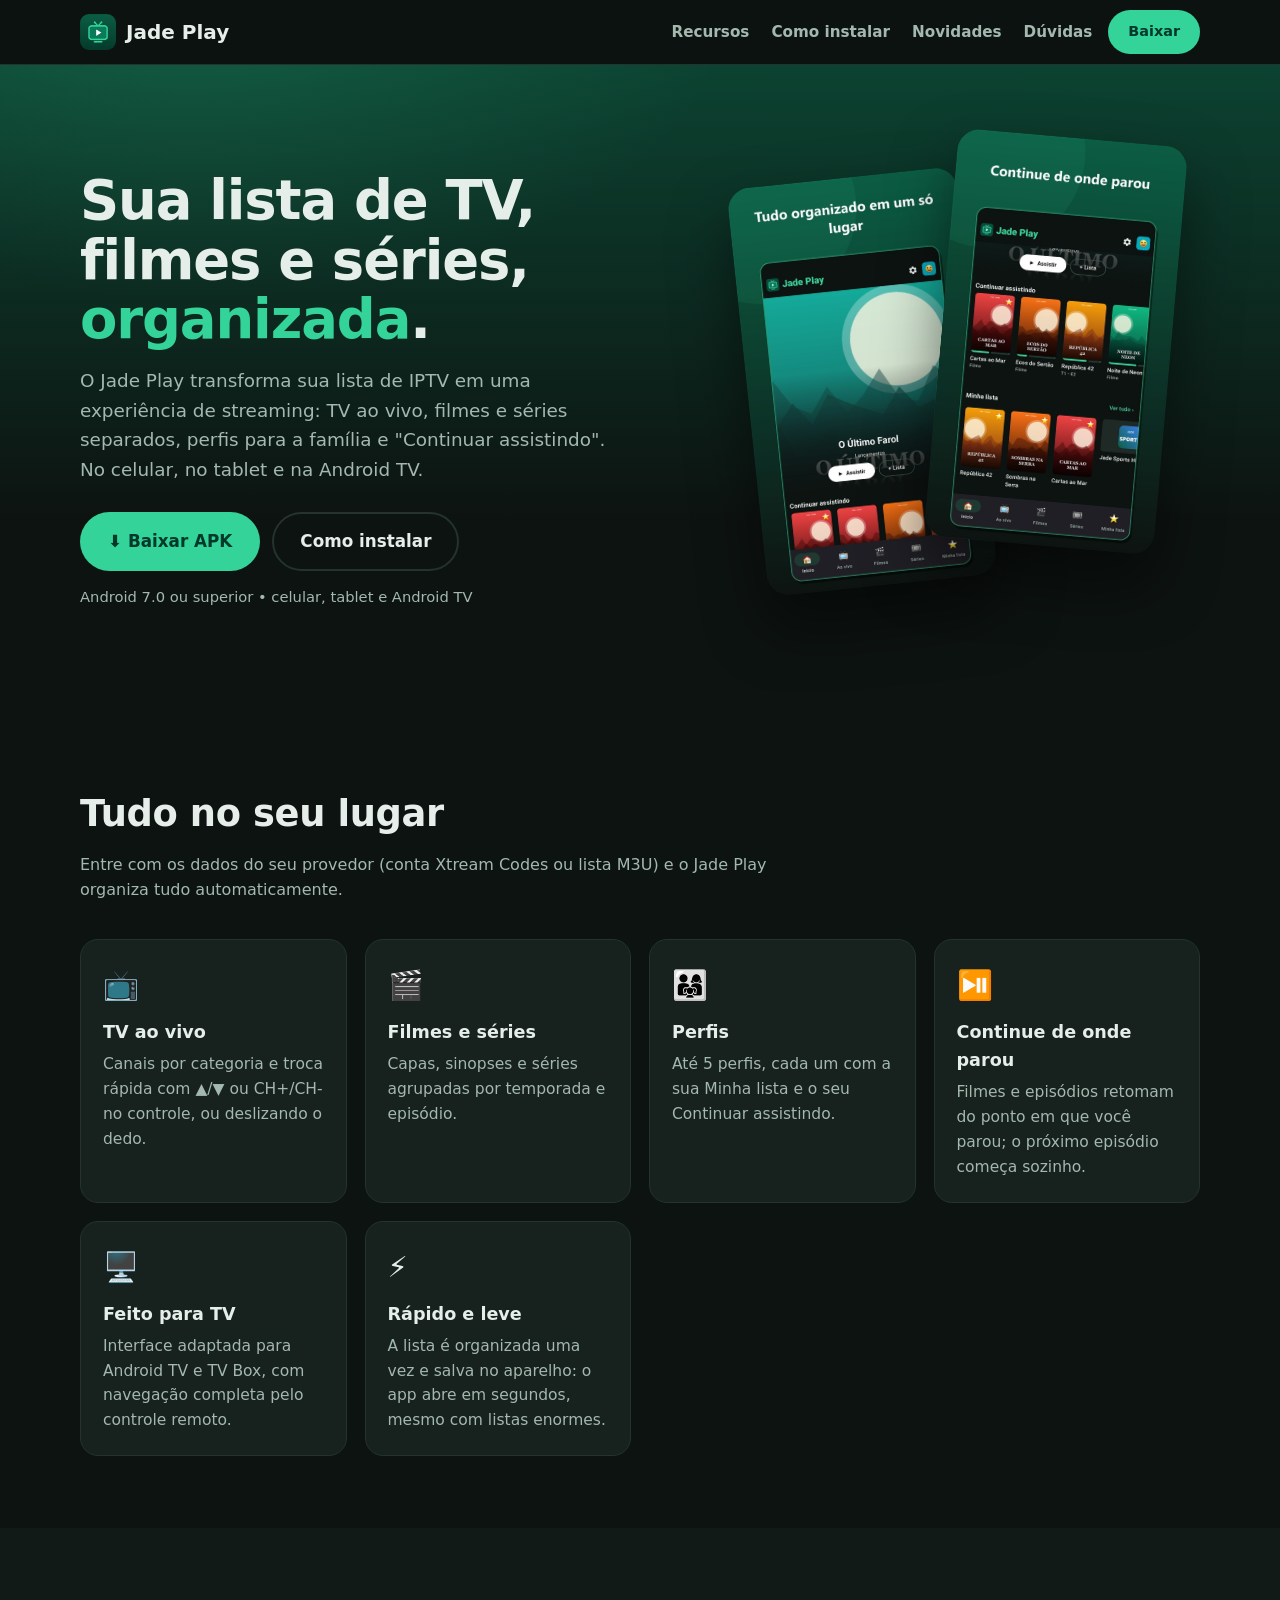
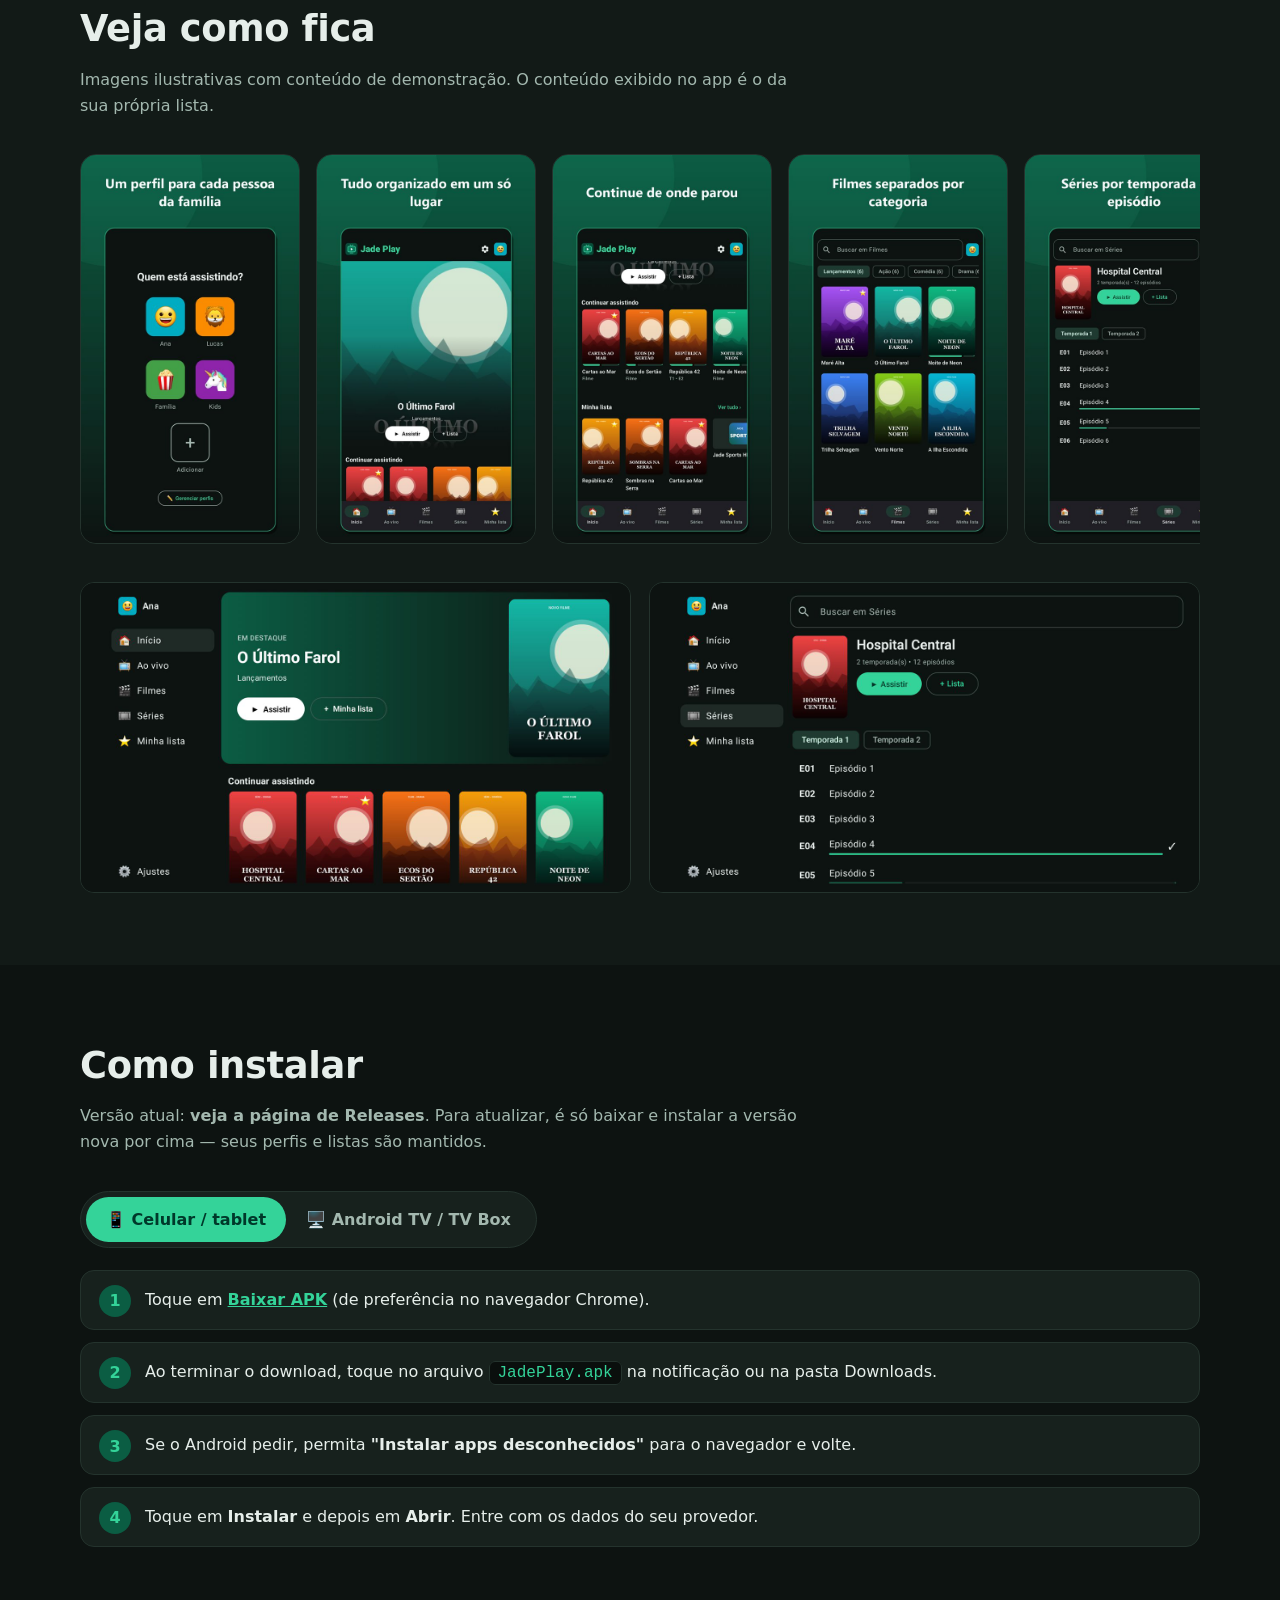
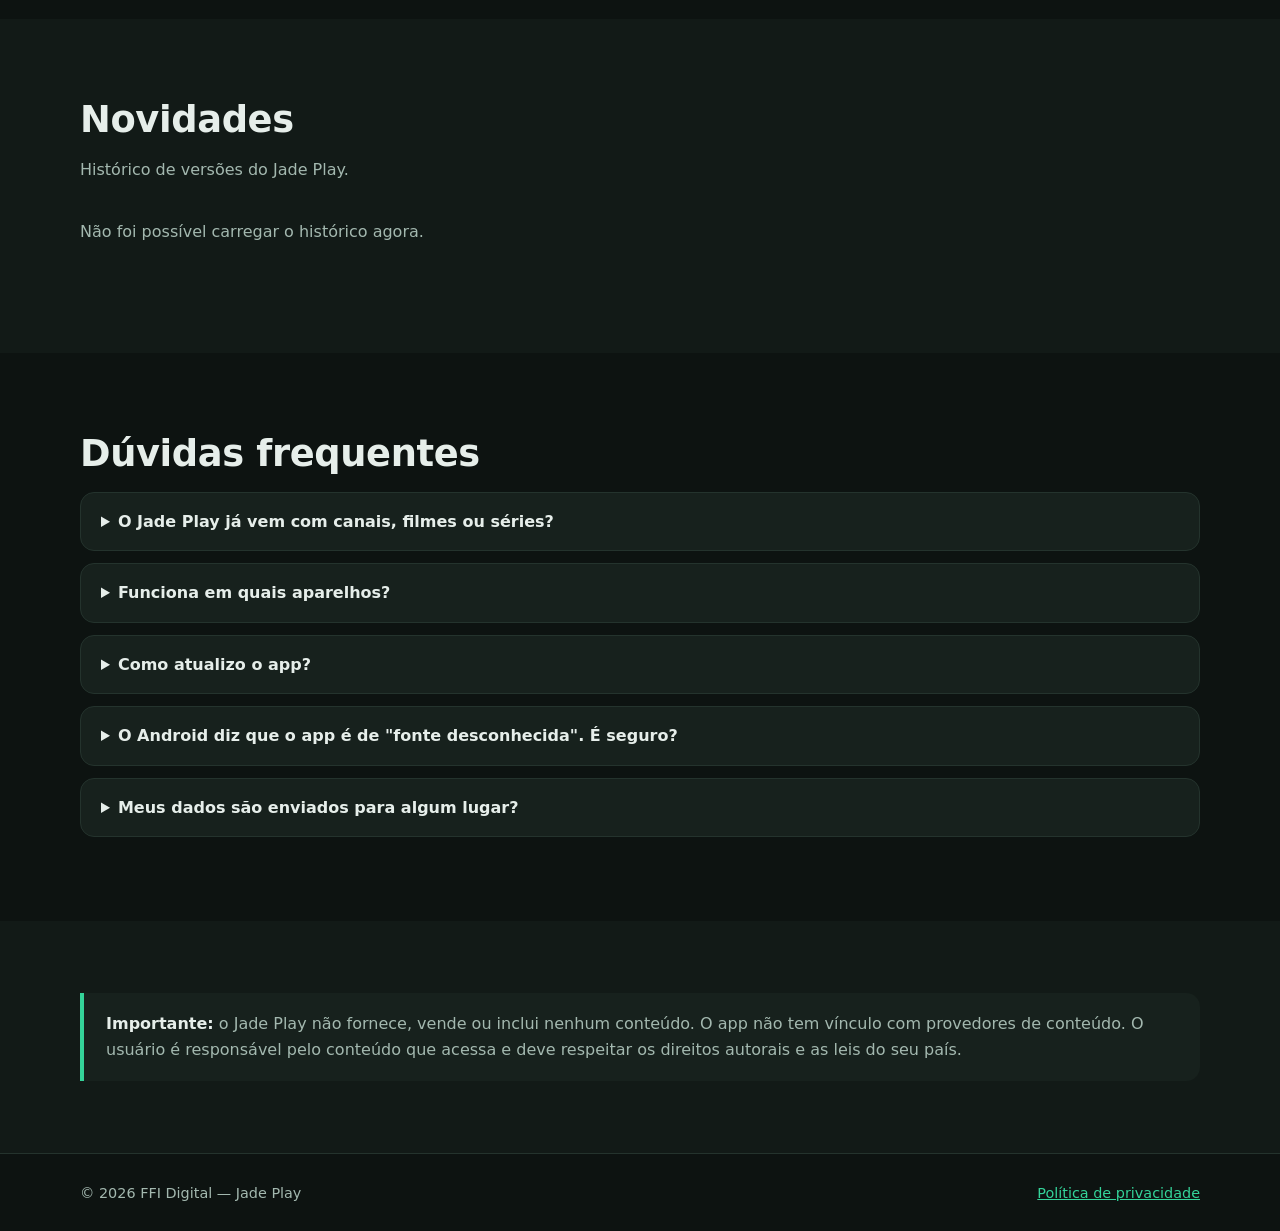
==== index.html @ 0d3b873e "Site do Jade Play" ====
<!doctype html>
<html lang="pt-BR">
<head>
  <meta charset="utf-8">
  <meta name="viewport" content="width=device-width, initial-scale=1">
  <title>Jade Play — Player de IPTV para Android e Android TV</title>
  <meta name="description" content="Jade Play: assista à sua lista de IPTV organizada em TV ao vivo, filmes e séries, com perfis, Minha lista e Continuar assistindo. Para celular, tablet e Android TV.">
  <meta name="theme-color" content="#0d1311">
  <meta property="og:title" content="Jade Play — Player de IPTV">
  <meta property="og:description" content="Sua lista de TV, filmes e séries organizada no celular e na TV.">
  <meta property="og:image" content="assets/img/destaque.jpg">
  <link rel="icon" href="assets/img/favicon.png">
  <link rel="stylesheet" href="assets/style.css">
</head>
<body>

<header class="top">
  <div class="wrap">
    <a class="brand" href="#"><img src="assets/img/logo-512.png" alt="">Jade Play</a>
    <nav class="links">
      <a href="#recursos">Recursos</a>
      <a href="#instalar">Como instalar</a>
      <a href="#novidades">Novidades</a>
      <a href="#duvidas">Dúvidas</a>
    </nav>
    <a class="btn btn-primary btn-small download-link" href="#instalar">Baixar</a>
  </div>
</header>

<main>
  <section class="hero">
    <div class="wrap">
      <div>
        <h1>Sua lista de TV, filmes e séries, <span>organizada</span>.</h1>
        <p class="lead">O Jade Play transforma sua lista de IPTV em uma experiência de streaming: TV ao vivo, filmes e séries separados, perfis para a família e "Continuar assistindo". No celular, no tablet e na Android TV.</p>
        <div class="cta">
          <a class="btn btn-primary download-link" href="#instalar">⬇ Baixar APK</a>
          <a class="btn btn-ghost" href="#instalar">Como instalar</a>
        </div>
        <p class="release-meta" id="release-meta">Android 7.0 ou superior • celular, tablet e Android TV</p>
      </div>
      <div class="hero-shots" aria-hidden="true">
        <img src="assets/img/celular-2.jpg" alt="">
        <img src="assets/img/celular-3.jpg" alt="">
      </div>
    </div>
  </section>

  <section id="recursos">
    <div class="wrap">
      <h2>Tudo no seu lugar</h2>
      <p class="sub">Entre com os dados do seu provedor (conta Xtream Codes ou lista M3U) e o Jade Play organiza tudo automaticamente.</p>
      <div class="grid">
        <div class="card"><div class="ico">📺</div><h3>TV ao vivo</h3><p>Canais por categoria e troca rápida com ▲/▼ ou CH+/CH- no controle, ou deslizando o dedo.</p></div>
        <div class="card"><div class="ico">🎬</div><h3>Filmes e séries</h3><p>Capas, sinopses e séries agrupadas por temporada e episódio.</p></div>
        <div class="card"><div class="ico">👨‍👩‍👧</div><h3>Perfis</h3><p>Até 5 perfis, cada um com a sua Minha lista e o seu Continuar assistindo.</p></div>
        <div class="card"><div class="ico">⏯️</div><h3>Continue de onde parou</h3><p>Filmes e episódios retomam do ponto em que você parou; o próximo episódio começa sozinho.</p></div>
        <div class="card"><div class="ico">🖥️</div><h3>Feito para TV</h3><p>Interface adaptada para Android TV e TV Box, com navegação completa pelo controle remoto.</p></div>
        <div class="card"><div class="ico">⚡</div><h3>Rápido e leve</h3><p>A lista é organizada uma vez e salva no aparelho: o app abre em segundos, mesmo com listas enormes.</p></div>
      </div>
    </div>
  </section>

  <section class="alt" id="telas">
    <div class="wrap">
      <h2>Veja como fica</h2>
      <p class="sub">Imagens ilustrativas com conteúdo de demonstração. O conteúdo exibido no app é o da sua própria lista.</p>
      <div class="gallery">
        <img src="assets/img/celular-1.jpg" alt="Escolha de perfil" loading="lazy">
        <img src="assets/img/celular-2.jpg" alt="Tela inicial" loading="lazy">
        <img src="assets/img/celular-3.jpg" alt="Continuar assistindo e Minha lista" loading="lazy">
        <img src="assets/img/celular-4.jpg" alt="Filmes por categoria" loading="lazy">
        <img src="assets/img/celular-5.jpg" alt="Série com temporadas e episódios" loading="lazy">
        <img src="assets/img/celular-6.jpg" alt="Canais ao vivo" loading="lazy">
      </div>
      <div class="tv-shots">
        <img src="assets/img/tv-inicio.jpg" alt="Tela inicial na Android TV" loading="lazy">
        <img src="assets/img/tv-serie.jpg" alt="Série na Android TV" loading="lazy">
      </div>
    </div>
  </section>

  <section id="instalar">
    <div class="wrap">
      <h2>Como instalar</h2>
      <p class="sub">Versão atual: <strong id="install-version">carregando…</strong>. Para atualizar, é só baixar e instalar a versão nova por cima — seus perfis e listas são mantidos.</p>

      <div class="tabs" role="tablist">
        <button role="tab" aria-selected="true" data-tab="celular">📱 Celular / tablet</button>
        <button role="tab" aria-selected="false" data-tab="tv">🖥️ Android TV / TV Box</button>
      </div>

      <div data-panel="celular">
        <ol class="steps">
          <li>Toque em <a class="download-link" href="#"><strong>Baixar APK</strong></a> (de preferência no navegador Chrome).</li>
          <li>Ao terminar o download, toque no arquivo <span class="mono">JadePlay.apk</span> na notificação ou na pasta Downloads.</li>
          <li>Se o Android pedir, permita <strong>"Instalar apps desconhecidos"</strong> para o navegador e volte.</li>
          <li>Toque em <strong>Instalar</strong> e depois em <strong>Abrir</strong>. Entre com os dados do seu provedor.</li>
        </ol>
      </div>

      <div data-panel="tv" hidden>
        <ol class="steps">
          <li>Na TV, instale o app <strong>Downloader</strong> (da AFTVnews) pela Play Store.</li>
          <li>Em <em>Configurações → Apps → Segurança e restrições → Fontes desconhecidas</em>, ative o <strong>Downloader</strong>.</li>
          <li>Abra o Downloader e digite o endereço: <code id="tv-url">carregando…</code></li>
          <li>Quando o download terminar, toque em <strong>Instalar</strong>. O Jade Play aparece na lista de apps da TV.</li>
        </ol>
        <p class="sub" style="margin-top:16px">Outra opção: copie o APK para um pendrive e abra-o na TV com um gerenciador de arquivos (ex.: File Commander).</p>
      </div>
    </div>
  </section>

  <section class="alt" id="novidades">
    <div class="wrap">
      <h2>Novidades</h2>
      <p class="sub">Histórico de versões do Jade Play.</p>
      <div class="changelog" id="changelog"><p class="sub">Carregando…</p></div>
    </div>
  </section>

  <section id="duvidas">
    <div class="wrap">
      <h2>Dúvidas frequentes</h2>
      <details><summary>O Jade Play já vem com canais, filmes ou séries?</summary>
        <p>Não. O Jade Play é apenas um reprodutor. Você precisa de uma assinatura ou lista própria, fornecida por um provedor autorizado, no formato Xtream Codes ou M3U.</p></details>
      <details><summary>Funciona em quais aparelhos?</summary>
        <p>Celulares e tablets com Android 7.0 ou superior, Android TV, Google TV e TV Box Android. Não funciona em iPhone, Roku, Samsung Tizen ou LG webOS.</p></details>
      <details><summary>Como atualizo o app?</summary>
        <p>Volte a esta página, baixe a versão mais recente e instale por cima. Seus perfis, Minha lista e histórico continuam salvos.</p></details>
      <details><summary>O Android diz que o app é de "fonte desconhecida". É seguro?</summary>
        <p>Esse aviso aparece para qualquer app instalado fora da Play Store. O APK publicado aqui é assinado digitalmente pela FFI Digital; a impressão digital do certificado está na seção Novidades.</p></details>
      <details><summary>Meus dados são enviados para algum lugar?</summary>
        <p>Não. Login, perfis e histórico ficam salvos somente no seu aparelho. Veja a <a href="privacidade.html">política de privacidade</a>.</p></details>
    </div>
  </section>

  <section class="alt">
    <div class="wrap">
      <div class="notice">
        <strong>Importante:</strong> o Jade Play não fornece, vende ou inclui nenhum conteúdo. O app não tem vínculo com provedores de conteúdo. O usuário é responsável pelo conteúdo que acessa e deve respeitar os direitos autorais e as leis do seu país.
      </div>
    </div>
  </section>
</main>

<footer>
  <div class="wrap">
    <span>© <span id="year">2026</span> FFI Digital — Jade Play</span>
    <span><a href="privacidade.html">Política de privacidade</a></span>
  </div>
</footer>

<script src="assets/app.js"></script>
</body>
</html>
---- assets/style.css ----
:root {
  --bg: #0d1311;
  --bg-2: #121a17;
  --card: #17211d;
  --line: #24332d;
  --text: #e6eeea;
  --muted: #a3b8af;
  --green: #34d399;
  --green-dark: #0b5d43;
  --on-green: #00382a;
  --radius: 18px;
}

* { box-sizing: border-box; }
html { scroll-behavior: smooth; }
body {
  margin: 0;
  background: var(--bg);
  color: var(--text);
  font-family: "Segoe UI", Roboto, system-ui, -apple-system, sans-serif;
  line-height: 1.6;
  -webkit-font-smoothing: antialiased;
}
img { max-width: 100%; display: block; }
a { color: var(--green); }
.wrap { width: min(1120px, 100% - 32px); margin-inline: auto; }

/* Cabeçalho */
header.top {
  position: sticky; top: 0; z-index: 10;
  background: rgba(13, 19, 17, .85);
  backdrop-filter: blur(10px);
  border-bottom: 1px solid var(--line);
}
header.top .wrap { display: flex; align-items: center; gap: 16px; height: 64px; }
.brand { display: flex; align-items: center; gap: 10px; color: var(--text); text-decoration: none; font-weight: 800; font-size: 1.25rem; }
.brand img { width: 36px; height: 36px; border-radius: 9px; }
nav.links { margin-left: auto; display: flex; gap: 22px; }
nav.links a { color: var(--muted); text-decoration: none; font-weight: 600; font-size: .95rem; }
nav.links a:hover { color: var(--text); }
@media (max-width: 720px) { nav.links { display: none; } }

/* Botões */
.btn {
  display: inline-flex; align-items: center; justify-content: center; gap: 10px;
  padding: 14px 26px; border-radius: 999px; font-weight: 700; font-size: 1.05rem;
  text-decoration: none; border: 2px solid transparent; transition: transform .15s, background .15s;
}
.btn:hover { transform: translateY(-2px); }
.btn-primary { background: var(--green); color: var(--on-green); }
.btn-primary:hover { background: #4ee0ad; }
.btn-ghost { border-color: var(--line); color: var(--text); }
.btn-ghost:hover { border-color: var(--green); }
.btn-small { padding: 8px 18px; font-size: .9rem; }

/* Hero */
.hero {
  background:
    radial-gradient(900px 500px at 15% -10%, rgba(52, 211, 153, .18), transparent 60%),
    linear-gradient(180deg, var(--green-dark) -40%, var(--bg) 70%);
  padding: 72px 0 56px;
}
.hero .wrap { display: grid; grid-template-columns: 1.1fr .9fr; gap: 48px; align-items: center; }
.hero h1 { font-size: clamp(2.2rem, 4.5vw, 3.4rem); line-height: 1.1; margin: 0 0 16px; letter-spacing: -.02em; }
.hero h1 span { color: var(--green); }
.hero p.lead { color: var(--muted); font-size: 1.15rem; margin: 0 0 28px; max-width: 34rem; }
.cta { display: flex; flex-wrap: wrap; gap: 12px; align-items: center; }
.release-meta { margin-top: 14px; color: var(--muted); font-size: .92rem; }
.release-meta strong { color: var(--text); }
.hero-shots { position: relative; height: 520px; }
.hero-shots img {
  position: absolute; width: 230px; border-radius: 22px;
  box-shadow: 0 30px 60px rgba(0, 0, 0, .5);
}
.hero-shots img:nth-child(1) { left: 6%; top: 40px; transform: rotate(-6deg); }
.hero-shots img:nth-child(2) { right: 6%; top: 0; transform: rotate(5deg); z-index: 2; }
@media (max-width: 860px) {
  .hero .wrap { grid-template-columns: 1fr; }
  .hero-shots { height: 380px; }
  .hero-shots img { width: 170px; }
}

/* Seções */
section { padding: 72px 0; }
section.alt { background: var(--bg-2); }
h2 { font-size: clamp(1.7rem, 3vw, 2.3rem); margin: 0 0 8px; letter-spacing: -.01em; }
.sub { color: var(--muted); margin: 0 0 36px; max-width: 46rem; }

.grid { display: grid; gap: 18px; grid-template-columns: repeat(auto-fit, minmax(240px, 1fr)); }
.card { background: var(--card); border: 1px solid var(--line); border-radius: var(--radius); padding: 22px; }
.card .ico { font-size: 1.8rem; }
.card h3 { margin: 10px 0 6px; font-size: 1.1rem; }
.card p { margin: 0; color: var(--muted); font-size: .97rem; }

/* Galeria */
.gallery { display: flex; gap: 16px; overflow-x: auto; padding-bottom: 12px; scroll-snap-type: x mandatory; }
.gallery img { width: 220px; flex: none; border-radius: 16px; scroll-snap-align: start; border: 1px solid var(--line); }
.tv-shots { display: grid; grid-template-columns: 1fr 1fr; gap: 18px; margin-top: 26px; }
.tv-shots img { border-radius: 14px; border: 1px solid var(--line); }
@media (max-width: 720px) { .tv-shots { grid-template-columns: 1fr; } }

/* Instalação */
.tabs { display: inline-flex; background: var(--card); border: 1px solid var(--line); border-radius: 999px; padding: 5px; margin-bottom: 22px; }
.tabs button {
  background: none; border: 0; color: var(--muted); font: inherit; font-weight: 700;
  padding: 10px 20px; border-radius: 999px; cursor: pointer;
}
.tabs button[aria-selected="true"] { background: var(--green); color: var(--on-green); }
.steps { counter-reset: s; list-style: none; padding: 0; margin: 0; display: grid; gap: 12px; }
.steps li {
  counter-increment: s; background: var(--card); border: 1px solid var(--line); border-radius: 14px;
  padding: 16px 18px 16px 64px; position: relative;
}
.steps li::before {
  content: counter(s); position: absolute; left: 18px; top: 14px;
  width: 32px; height: 32px; border-radius: 50%; background: var(--green-dark); color: var(--green);
  display: grid; place-items: center; font-weight: 800;
}
.steps code, .mono { background: #0a0f0d; border: 1px solid var(--line); padding: 2px 8px; border-radius: 6px; font-family: Consolas, monospace; color: var(--green); word-break: break-all; }
[hidden] { display: none !important; }

/* Novidades */
.changelog { display: grid; gap: 14px; }
.changelog .entry { background: var(--card); border: 1px solid var(--line); border-radius: 14px; padding: 18px 20px; }
.changelog .entry h3 { margin: 0 0 4px; font-size: 1.05rem; }
.changelog .entry time { color: var(--muted); font-size: .88rem; }
.changelog ul { margin: 10px 0 0; padding-left: 20px; color: var(--muted); }
.badge { display: inline-block; background: var(--green-dark); color: var(--green); font-size: .75rem; font-weight: 800; padding: 2px 10px; border-radius: 999px; margin-left: 8px; vertical-align: middle; }

/* FAQ */
details { background: var(--card); border: 1px solid var(--line); border-radius: 14px; padding: 16px 20px; margin-bottom: 12px; }
details summary { cursor: pointer; font-weight: 700; }
details p { color: var(--muted); margin: 10px 0 0; }

.notice { border-left: 4px solid var(--green); background: var(--card); border-radius: 0 14px 14px 0; padding: 18px 22px; color: var(--muted); }
.notice strong { color: var(--text); }

footer { border-top: 1px solid var(--line); padding: 28px 0; color: var(--muted); font-size: .9rem; }
footer .wrap { display: flex; flex-wrap: wrap; gap: 16px; justify-content: space-between; }

/* Página de texto (privacidade) */
.doc { max-width: 760px; padding: 56px 0 80px; }
.doc h1 { font-size: 2.2rem; margin: 0 0 6px; }
.doc h2 { font-size: 1.3rem; margin-top: 32px; }
.doc p, .doc li { color: var(--muted); }
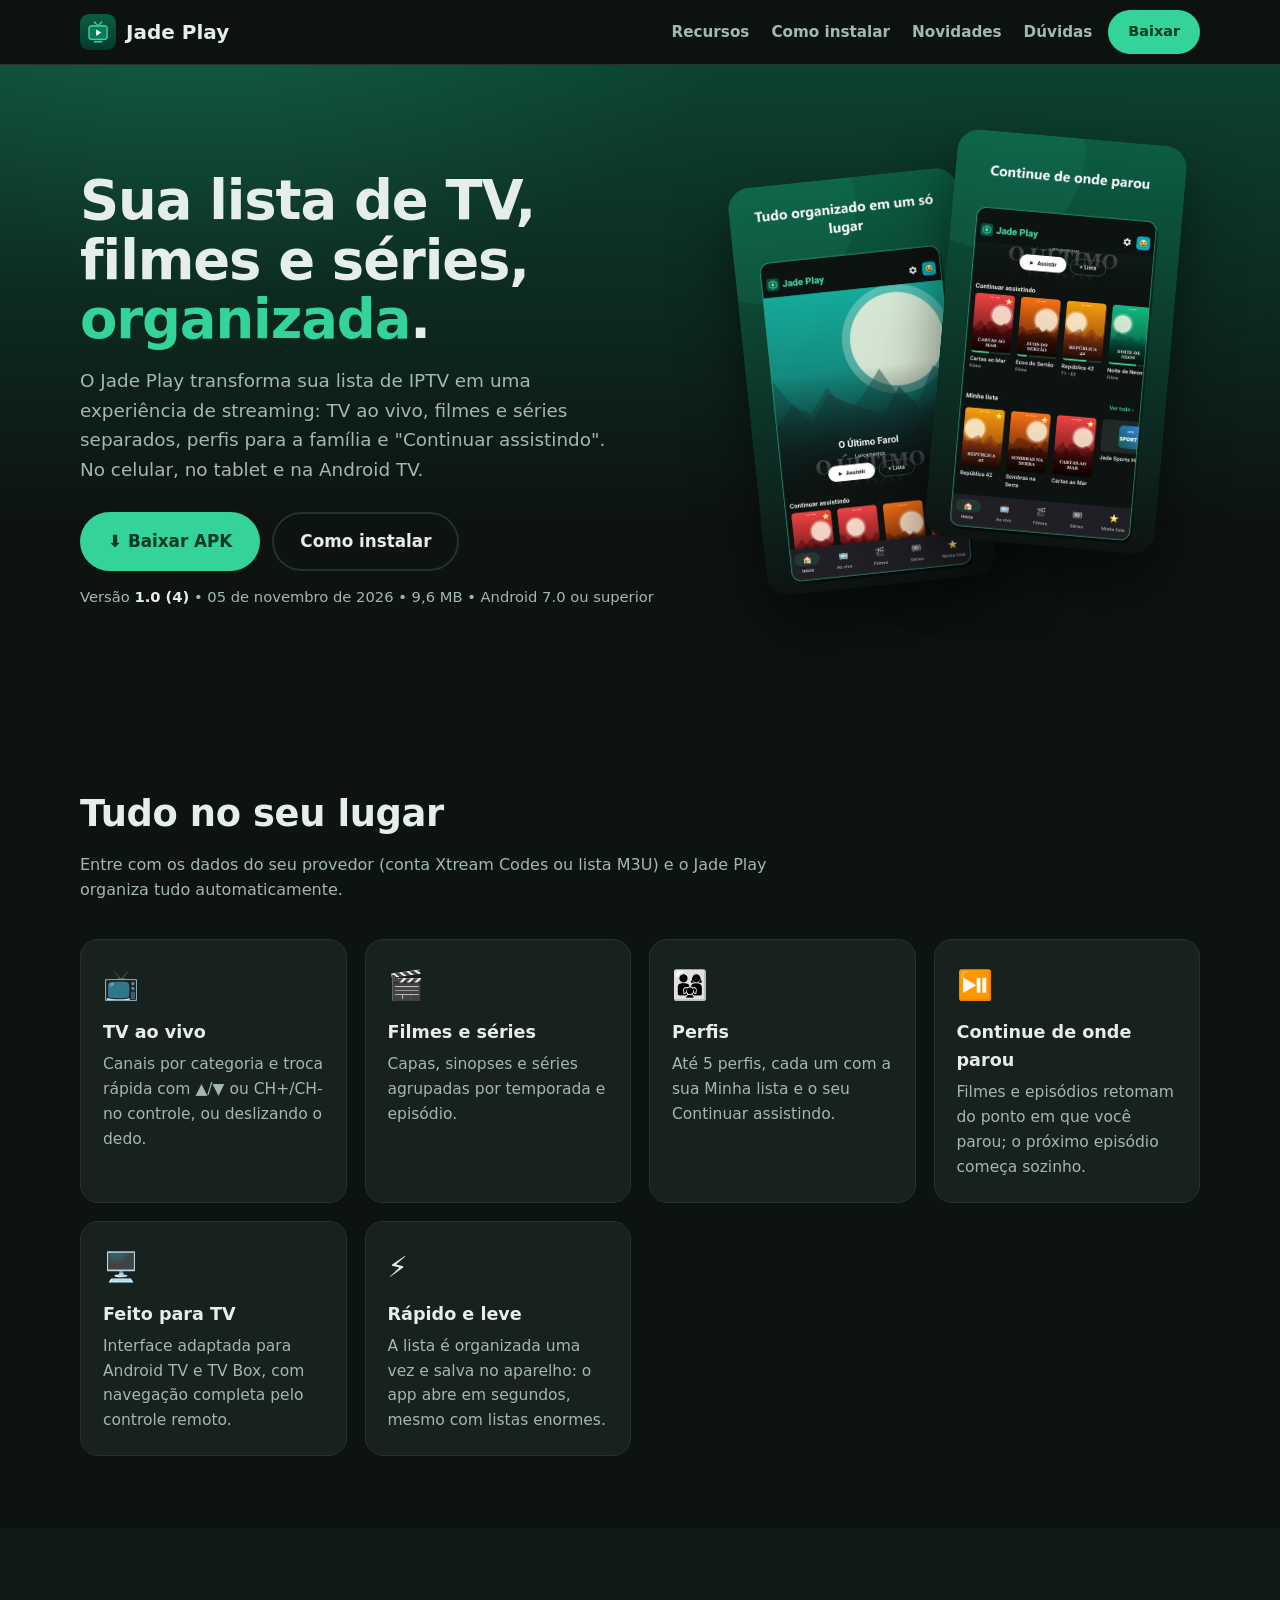
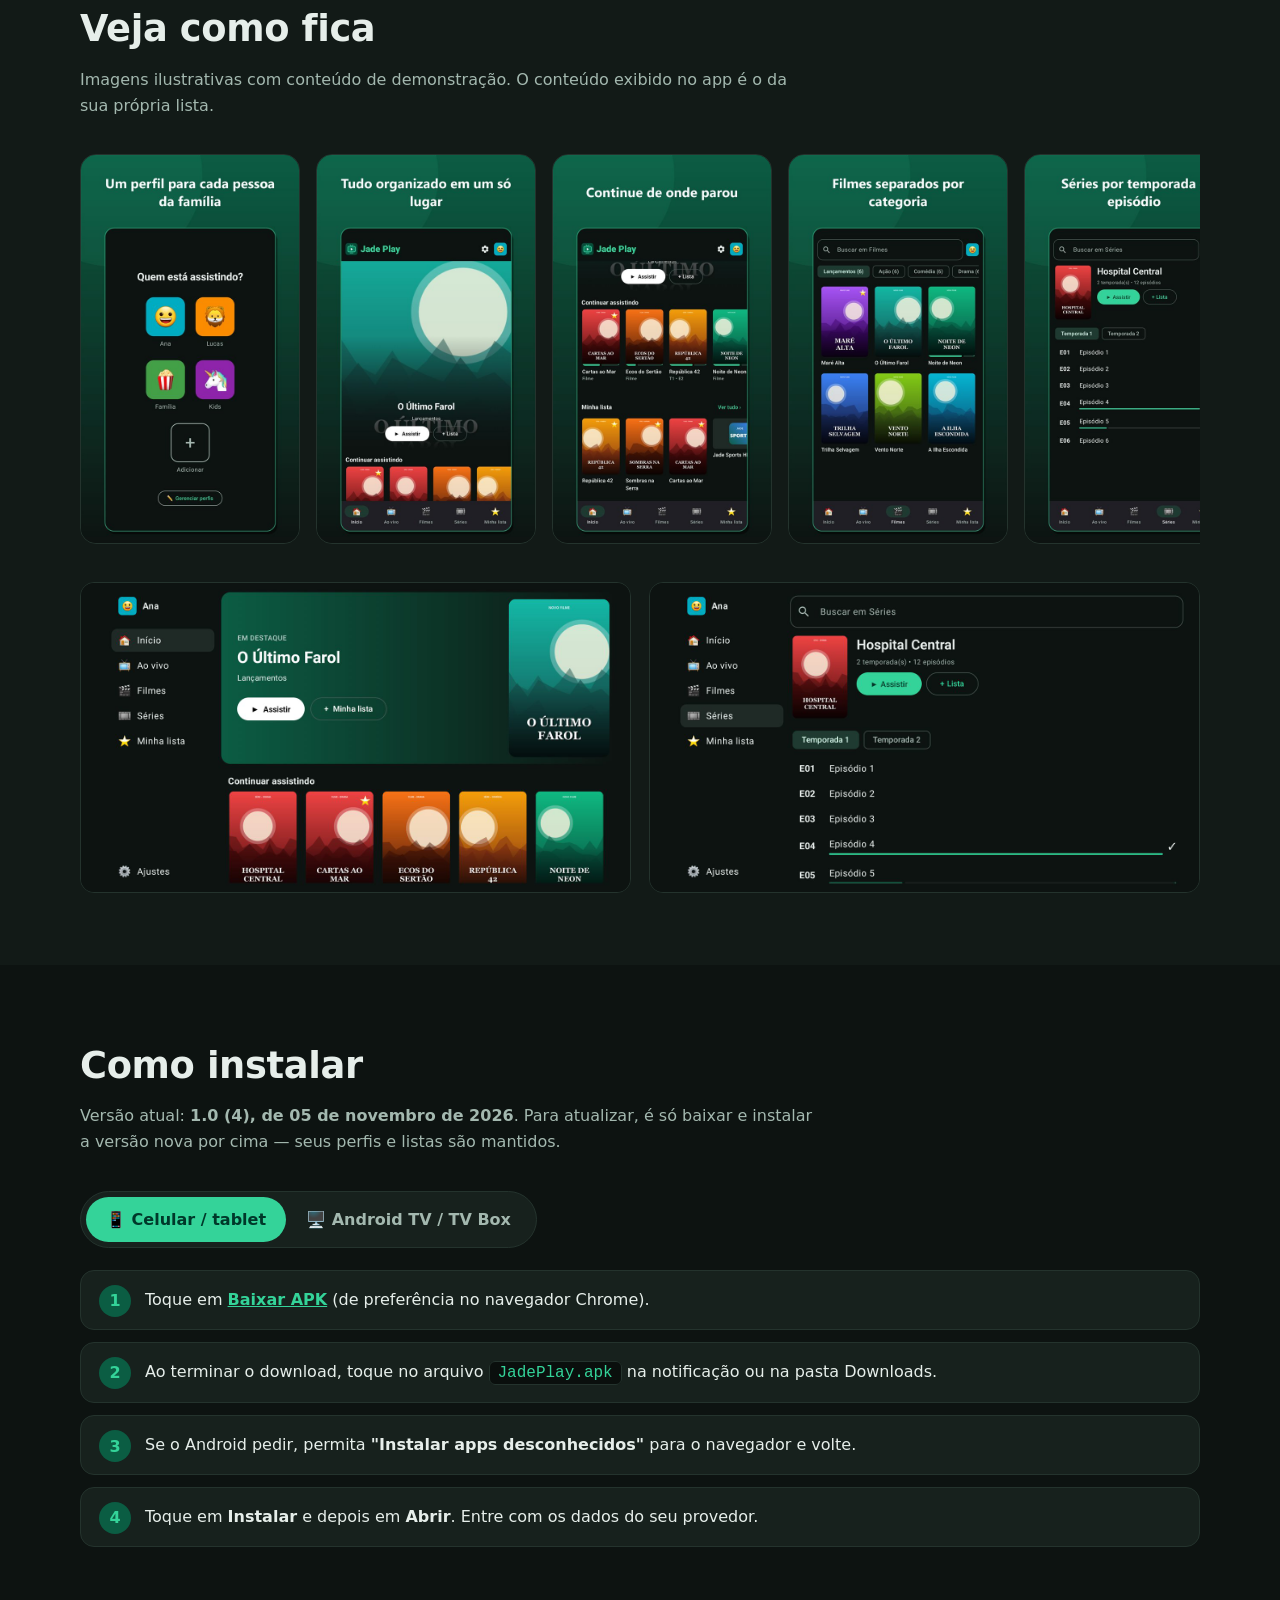
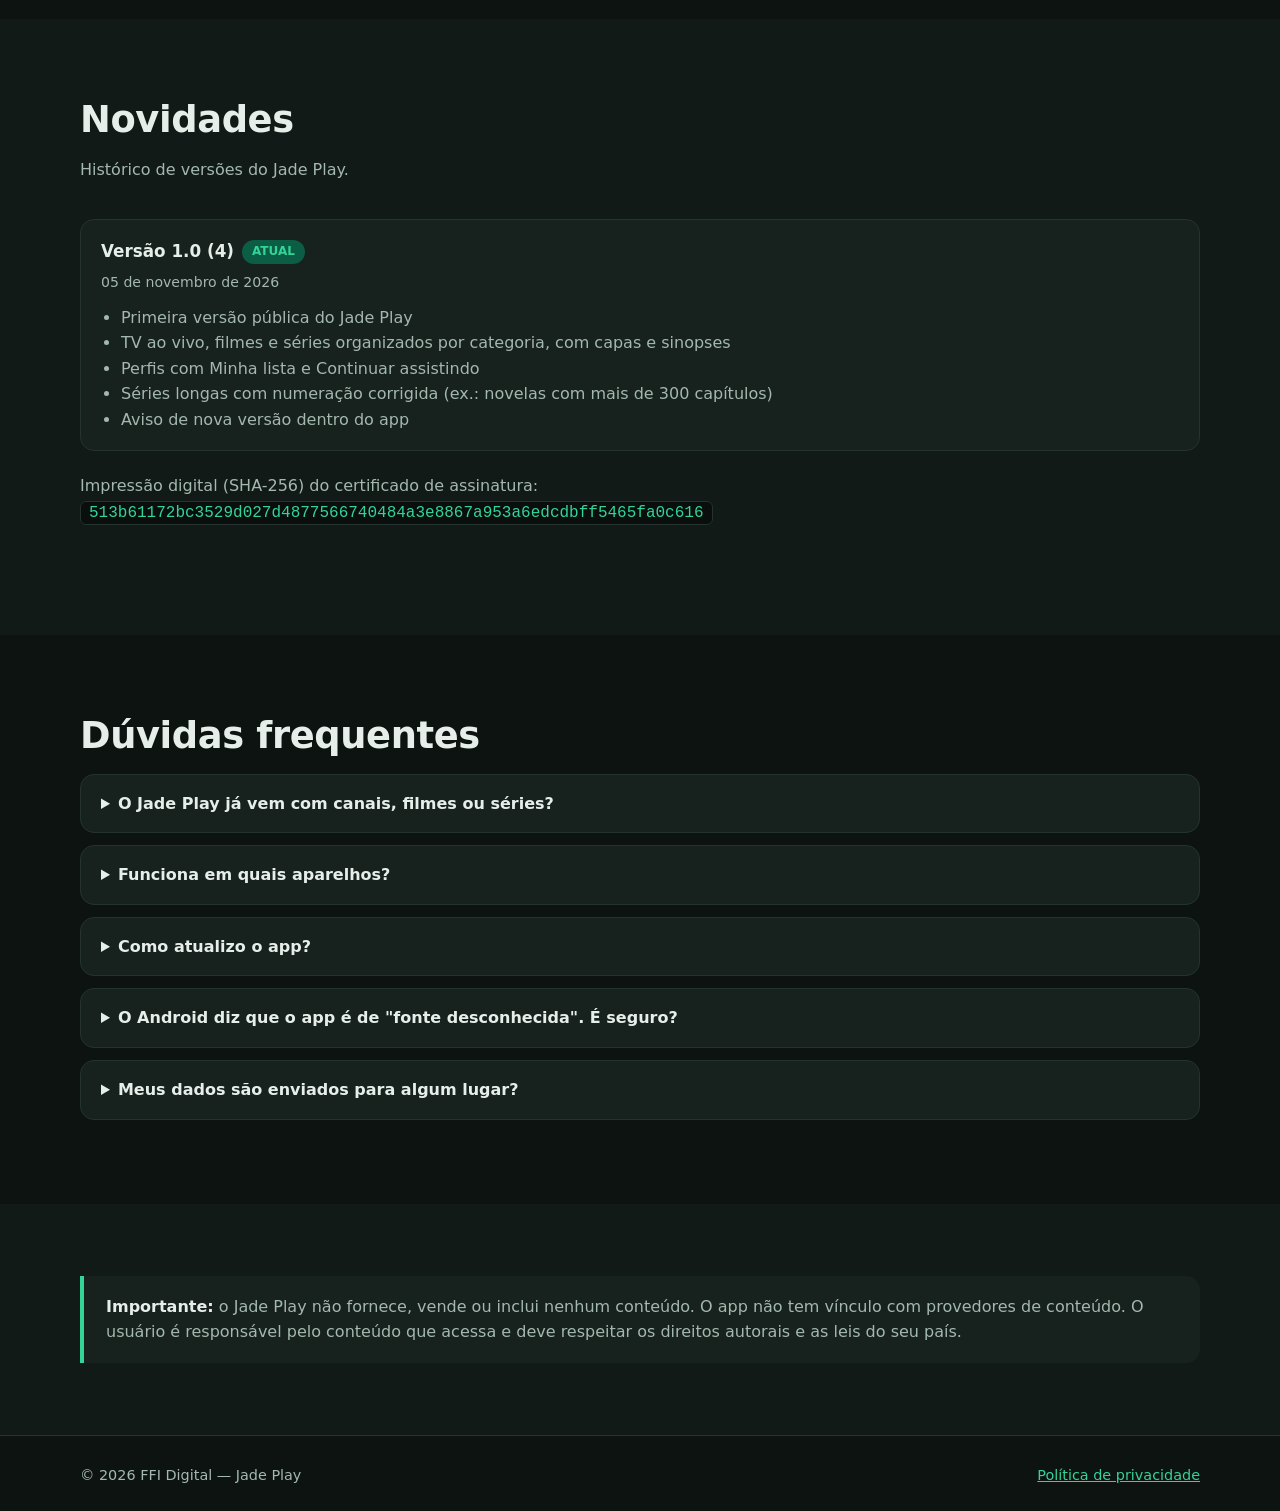
==== commit 16c9d495: "Contador de downloads" ====
--- a/index.html
+++ b/index.html
@@ -38,6 +38,7 @@
           <a class="btn btn-ghost" href="#instalar">Como instalar</a>
         </div>
         <p class="release-meta" id="release-meta">Android 7.0 ou superior • celular, tablet e Android TV</p>
+        <p class="downloads" id="downloads" hidden><span class="num" id="downloads-total">0</span> downloads</p>
       </div>
       <div class="hero-shots" aria-hidden="true">
         <img src="assets/img/celular-2.jpg" alt="">
--- a/assets/style.css
+++ b/assets/style.css
@@ -67,6 +67,13 @@
 .cta { display: flex; flex-wrap: wrap; gap: 12px; align-items: center; }
 .release-meta { margin-top: 14px; color: var(--muted); font-size: .92rem; }
 .release-meta strong { color: var(--text); }
+.downloads {
+  display: inline-flex; align-items: baseline; gap: 8px; margin: 18px 0 0;
+  background: rgba(52, 211, 153, .1); border: 1px solid rgba(52, 211, 153, .35);
+  padding: 8px 16px; border-radius: 999px; color: var(--muted); font-weight: 600;
+}
+.downloads .num { color: var(--green); font-size: 1.35rem; font-weight: 800; }
+.dl-count { color: var(--green); font-weight: 700; font-size: .88rem; margin-left: 10px; }
 .hero-shots { position: relative; height: 520px; }
 .hero-shots img {
   position: absolute; width: 230px; border-radius: 22px;
